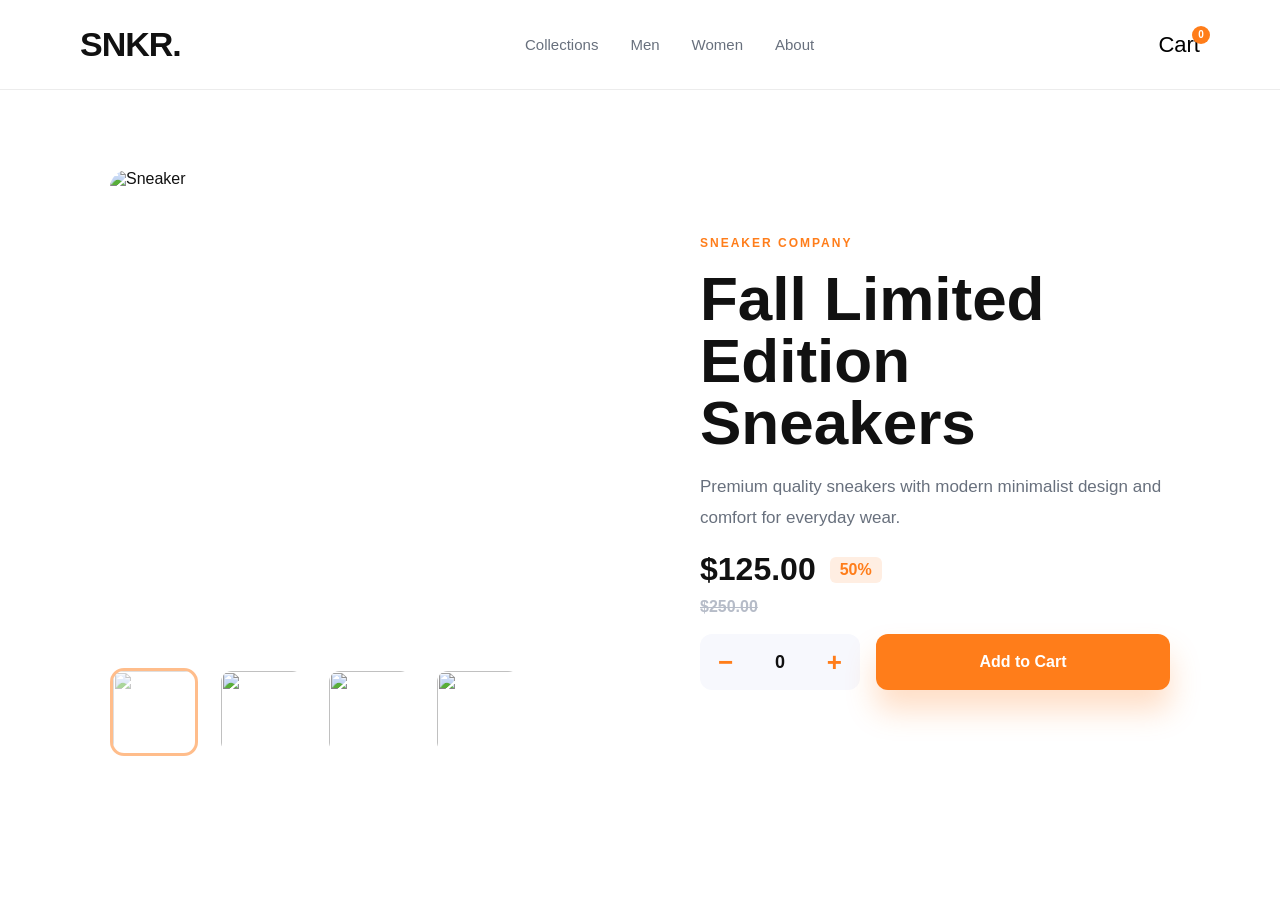
==== index.html @ aad12902 "Made a sneakers app for Frontend, JS HTML and CSS" ====
<!DOCTYPE html>
<html lang="en">
<head>
<meta charset="UTF-8">
<meta name="viewport" content="width=device-width,initial-scale=1.0">
<title>SNKR.</title>
<link rel="stylesheet" href="styles.css">
</head>
<body>

<header>
<div class="logo">SNKR.</div>

<nav class="desktop-nav">
<a href="#">Collections</a>
<a href="#">Men</a>
<a href="#">Women</a>
<a href="#">About</a>
</nav>

<div class="header-right">

<div class="cart-wrapper">
<button id="cart-toggle" class="cart-btn">
Cart
<span id="cart-count">0</span>
</button>
</div>

<button id="burger-menu" class="burger">☰</button>

</div>
</header>

<nav id="mobile-menu" class="mobile-menu">
<a href="#">Collections</a>
<a href="#">Men</a>
<a href="#">Women</a>
<a href="#">About</a>
</nav>

<main class="container">

<section class="gallery-section">

<div class="gallery">

<div class="image-wrapper">

<button class="nav" id="prev">❮</button>

<img
id="main-image"
src="https://images.unsplash.com/photo-1542291026-7eec264c27ff?q=80&w=1200&auto=format&fit=crop"
alt="Sneaker"
>

<button class="nav" id="next">❯</button>

</div>

</div>

<div class="thumbnails">
<img class="thumb active-thumb" src="https://images.unsplash.com/photo-1542291026-7eec264c27ff?q=80&w=400&auto=format&fit=crop">
<img class="thumb" src="https://images.unsplash.com/photo-1600185365483-26d7a4cc7519?q=80&w=400&auto=format&fit=crop">
<img class="thumb" src="https://images.unsplash.com/photo-1543508282-6319a3e2621f?q=80&w=400&auto=format&fit=crop">
<img class="thumb" src="https://images.unsplash.com/photo-1608231387042-66d1773070a5?q=80&w=400&auto=format&fit=crop">
</div>

</section>

<section class="product-details">

<p class="company">Sneaker Company</p>

<h1>Fall Limited Edition Sneakers</h1>

<p class="description">
Premium quality sneakers with modern minimalist design and comfort for everyday wear.
</p>

<div class="price-box">

<div class="price-row">
<h2>$125.00</h2>
<span class="discount">50%</span>
</div>

<p class="old-price">$250.00</p>

</div>

<div class="actions">

<div class="quantity-box">
<button id="decrease">−</button>
<span id="quantity">0</span>
<button id="increase">+</button>
</div>

<button id="add-to-cart">
Add to Cart
</button>

</div>

</section>

</main>

<div id="overlay"></div>

<div id="cart-modal">

<div class="cart-header">
<h2>Cart</h2>
<button id="close-modal">✕</button>
</div>

<div id="cart-items" class="cart-items">
Your cart is empty.
</div>

</div>

<script src="script.js"></script>
</body>
</html>
---- styles.css ----
*{
    margin:0;
    padding:0;
    box-sizing:border-box;
}

body{
    font-family:Arial,sans-serif;
    background:#fff;
    color:#111;
    overflow-x:hidden;
}

header{
    width:100%;
    height:70px;
    display:flex;
    align-items:center;
    justify-content:space-between;
    padding:0 18px;
    background:#fff;
    border-bottom:1px solid #ececec;
    position:sticky;
    top:0;
    z-index:1000;
}

.logo{
    font-size:18px;
    font-weight:900;
    letter-spacing:-1px;
    cursor:pointer;
    transition:.3s;
}

.desktop-nav{
    display:none;
}

.header-right{
    display:flex;
    align-items:center;
    gap:14px;
}

.cart-wrapper{
    position:relative;
}

.cart-btn{
    width:auto;
    height:auto;
    border:none;
    background:none;
    cursor:pointer;
    font-size:22px;
    box-shadow:none;
}

#cart-count{
    position:absolute;
    top:-6px;
    right:-10px;
    min-width:18px;
    height:18px;
    padding:0 5px;
    border-radius:999px;
    background:#ff7d1a;
    color:white;
    font-size:10px;
    font-weight:700;
    display:flex;
    align-items:center;
    justify-content:center;
}

.burger{
    display:flex;
    align-items:center;
    justify-content:center;
    width:auto;
    height:auto;
    border:none;
    background:none;
    cursor:pointer;
    font-size:24px;
    box-shadow:none;
    order:-1;
}

.mobile-menu{
    position:fixed;
    top:0;
    left:-100%;
    width:70%;
    height:100vh;
    padding:90px 25px;
    display:flex;
    flex-direction:column;
    gap:28px;
    background:#fff;
    transition:.3s;
    z-index:2000;
    transform:translateX(40px);
    opacity:0;
}

.mobile-menu.active{
    left:0;
    transform:translateX(0);
    opacity:1;
}

.mobile-menu a{
    text-decoration:none;
    color:#111;
    font-size:18px;
    font-weight:700;
    opacity:0;
    transform:translateX(-20px);
    transition:.3s;
}

.mobile-menu.active a{
    opacity:1;
    transform:translateX(0);
}

.container{
    width:100%;
    display:flex;
    flex-direction:column;
    gap:24px;
}

.gallery-section{
    width:100%;
}

.gallery{
    width:100%;
}

.image-wrapper{
    position:relative;
    width:100%;
}

#main-image{
    width:100%;
    height:300px;
    object-fit:cover;
    border-radius:0;
    display:block;
    transition:opacity .25s ease,transform .3s ease;
}

.nav{
    position:absolute;
    top:50%;
    transform:translateY(-50%);
    width:42px;
    height:42px;
    border:none;
    border-radius:50%;
    background:#fff;
    font-size:20px;
    font-weight:bold;
    cursor:pointer;
    z-index:5;
    display:flex;
    align-items:center;
    justify-content:center;
}

#prev{
    left:16px;
}

#next{
    right:16px;
}

.thumbnails{
    display:none;
}

.product-details{
    width:100%;
    padding:0 24px 30px;
    display:flex;
    flex-direction:column;
    gap:18px;
}

.company{
    color:#ff7d1a;
    font-size:12px;
    font-weight:700;
    letter-spacing:2px;
    text-transform:uppercase;
}

.product-details h1{
    font-size:38px;
    line-height:1;
    font-weight:700;
}

.description{
    color:#68707d;
    line-height:1.8;
    font-size:16px;
}

.price-box{
    display:flex;
    align-items:center;
    justify-content:space-between;
    width:100%;
}

.price-row{
    display:flex;
    align-items:center;
    gap:14px;
}

.price-row h2{
    font-size:32px;
}

.discount{
    background:#ffeee2;
    color:#ff7d1a;
    padding:4px 10px;
    border-radius:6px;
    font-weight:700;
    font-size:16px;
}

.old-price{
    color:#b6bcc8;
    text-decoration:line-through;
    font-weight:700;
    font-size:16px;
}

.actions{
    width:100%;
    display:flex;
    flex-direction:column;
    gap:16px;
}

.quantity-box{
    width:100%;
    height:56px;
    display:flex;
    align-items:center;
    justify-content:space-between;
    background:#f7f8fd;
    padding:0 18px;
    border-radius:12px;
}

.quantity-box button{
    border:none;
    background:none;
    font-size:26px;
    cursor:pointer;
    color:#ff7d1a;
    font-weight:700;
}

#quantity{
    font-size:18px;
    font-weight:700;
}

#add-to-cart{
    width:100%;
    height:56px;
    border:none;
    background:#ff7d1a;
    color:white;
    border-radius:12px;
    cursor:pointer;
    font-size:16px;
    font-weight:700;
    box-shadow:0 20px 30px rgba(255,125,26,.25);
}

#overlay{
    position:fixed;
    inset:0;
    background:rgba(0,0,0,.5);
    opacity:0;
    visibility:hidden;
    transition:.3s;
    z-index:998;
}

#overlay.active{
    opacity:1;
    visibility:visible;
}

#cart-modal{
    position:absolute;
    top:76px;
    left:50%;
    transform:translateX(-50%);
    width:96%;
    max-width:360px;
    background:#fff;
    border-radius:12px;
    z-index:1001;
    opacity:0;
    visibility:hidden;
    transition:.3s;
    box-shadow:0 20px 40px rgba(0,0,0,.18);
}

#cart-modal.active{
    opacity:1;
    visibility:visible;
}

.cart-header{
    padding:24px;
    border-bottom:1px solid #ececec;
    font-weight:700;
}

#close-modal{
    display:none;
}

.cart-items{
    min-height:180px;
    display:flex;
    align-items:center;
    justify-content:center;
    color:#68707d;
    font-weight:700;
    padding:24px;
}

.cart-product{
    display:flex;
    align-items:center;
    gap:15px;
    margin-bottom:25px;
    animation:fadeCart .3s ease;
}

.checkout-btn{
    width:100%;
    border:none;
    background:#ff7d1a;
    color:white;
    padding:16px;
    border-radius:10px;
    cursor:pointer;
    font-weight:700;
    margin-top:20px;
}

::-webkit-scrollbar{
    width:8px;
}

::-webkit-scrollbar-thumb{
    background:#ff7d1a;
    border-radius:999px;
}

@media(min-width:768px){

    .container{
        max-width:1180px;
        margin:auto;
        flex-direction:row;
        align-items:center;
        justify-content:center;
        gap:80px;
        padding:80px 40px;
    }

    header{
        height:90px;
        padding:0 80px;
    }

    .logo{
        font-size:34px;
    }

    .desktop-nav{
        display:flex;
        align-items:center;
        gap:32px;
    }

    .desktop-nav a{
        text-decoration:none;
        color:#68707d;
        font-size:15px;
        position:relative;
        padding:34px 0;
    }

    .desktop-nav a::after{
        content:"";
        position:absolute;
        left:0;
        bottom:0;
        width:0;
        height:4px;
        background:#ff7d1a;
        transition:.3s;
    }

    .desktop-nav a:hover::after{
        width:100%;
    }

    .burger{
        display:none;
    }

    .gallery-section{
        max-width:470px;
    }

    #main-image{
        height:470px;
        border-radius:18px;
    }

    .nav{
        display:none;
    }

    .thumbnails{
        display:flex;
        gap:20px;
        margin-top:28px;
    }

    .thumb{
        width:88px;
        height:88px;
        object-fit:cover;
        border-radius:14px;
        cursor:pointer;
        border:3px solid transparent;
        transition:.3s;
    }

    .active-thumb{
        border:3px solid #ff7d1a;
        opacity:.5;
    }

    .product-details{
        max-width:470px;
        padding:0;
    }

    .product-details h1{
        font-size:56px;
    }

    .description{
        font-size:17px;
    }

    .price-box{
        flex-direction:column;
        align-items:flex-start;
        gap:10px;
    }

    .actions{
        flex-direction:row;
        align-items:center;
    }

    .quantity-box{
        width:160px;
        flex-shrink:0;
    }

    #add-to-cart{
        flex:1;
    }

    #cart-modal{
        top:95px;
        left:auto;
        right:80px;
        transform:none;
        width:360px;
    }
}

@media(min-width:1024px){

    .container{
        gap:120px;
    }

    .product-details h1{
        font-size:62px;
    }
}

@keyframes fadeCart{
    from{
        opacity:0;
        transform:translateY(10px);
    }
    to{
        opacity:1;
        transform:translateY(0);
    }
}
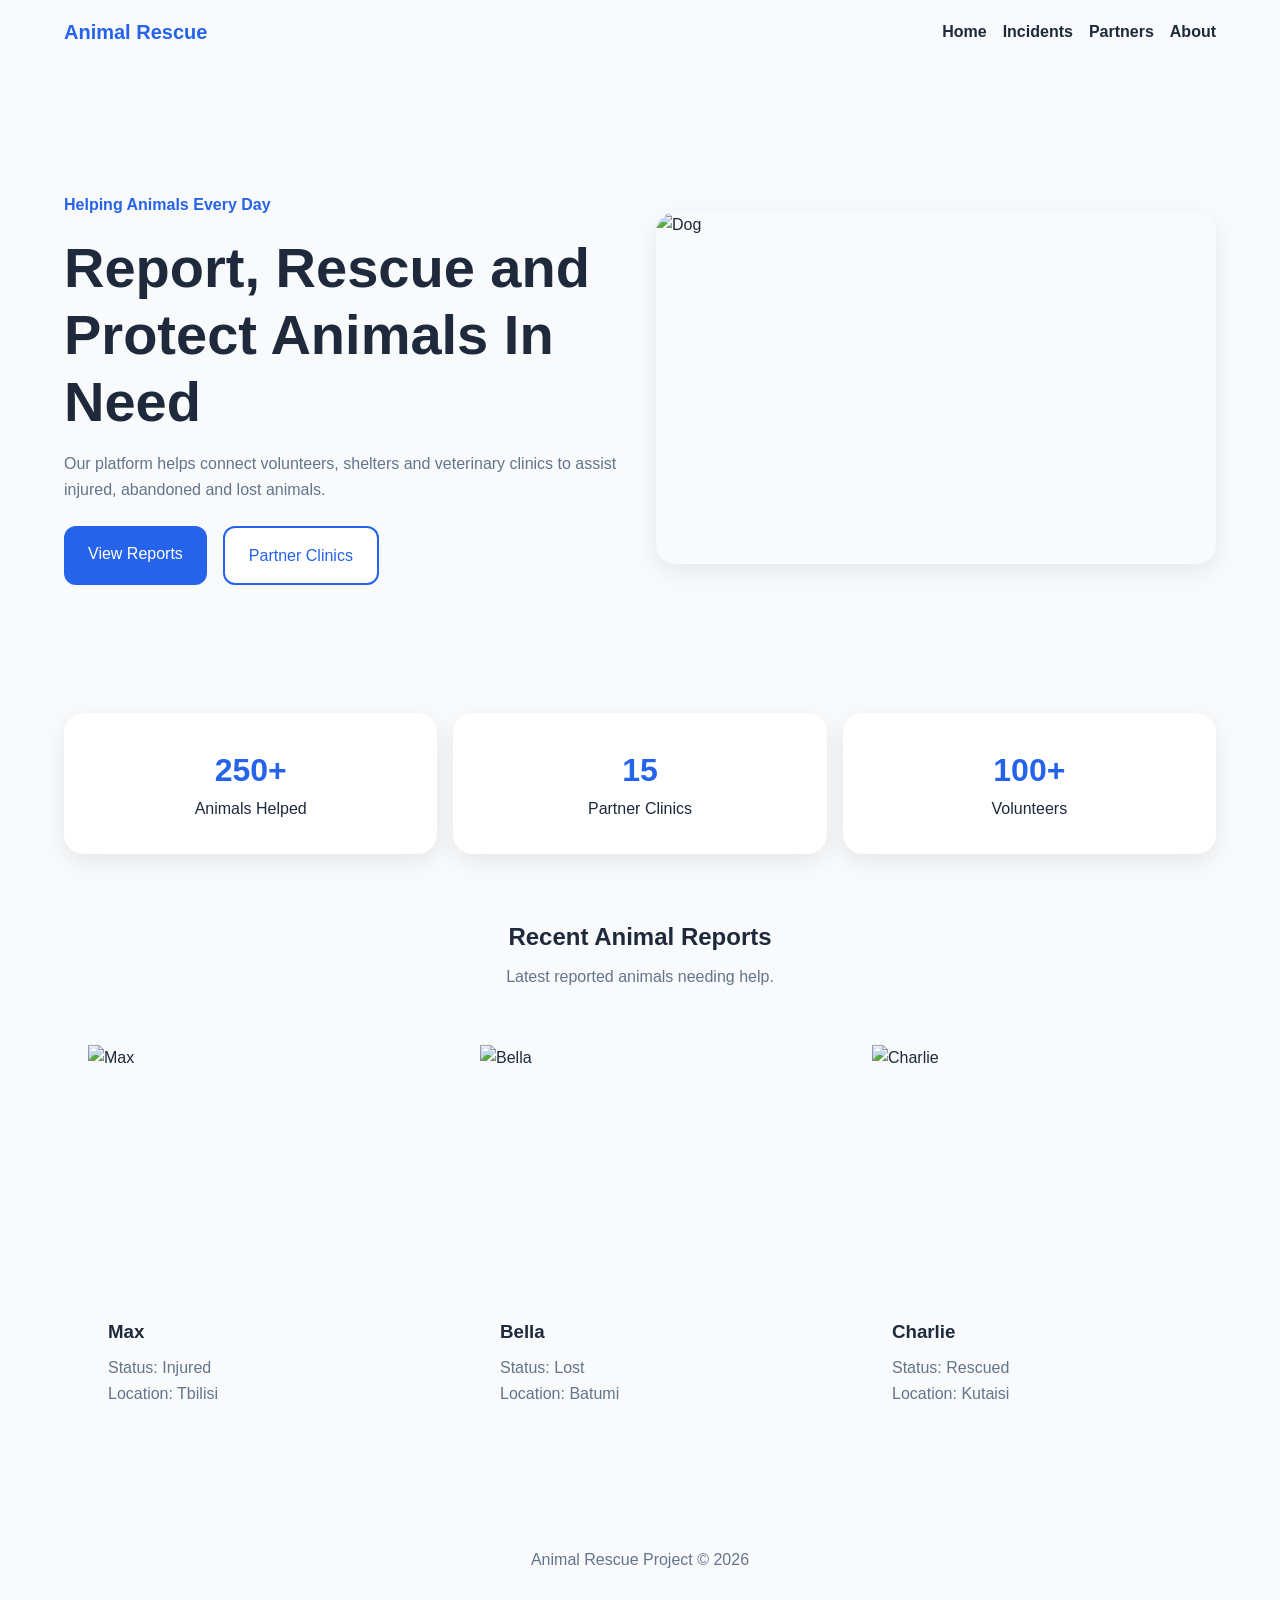
==== commit 8ae669f2: "made fully working pet app" ====
--- a/index.html
+++ b/index.html
@@ -1,129 +1,133 @@
 <!DOCTYPE html>
 <html lang="en">
 <head>
-<meta charset="UTF-8">
-<meta name="viewport" content="width=device-width,initial-scale=1.0">
-<title>SNKR.</title>
-<link rel="stylesheet" href="styles.css">
+    <meta charset="UTF-8">
+    <meta name="viewport" content="width=device-width, initial-scale=1.0">
+    <title>Animal Rescue</title>
+
+    <link rel="stylesheet" href="css/style.css">
 </head>
 <body>
 
-<header>
-<div class="logo">SNKR.</div>
+    <header class="header">
+    <nav class="navbar">
 
-<nav class="desktop-nav">
-<a href="#">Collections</a>
-<a href="#">Men</a>
-<a href="#">Women</a>
-<a href="#">About</a>
-</nav>
+        <div class="container nav-inner">
 
-<div class="header-right">
+            <div class="logo">Animal Rescue</div>
 
-<div class="cart-wrapper">
-<button id="cart-toggle" class="cart-btn">
-Cart
-<span id="cart-count">0</span>
-</button>
-</div>
+            <button class="menu-btn" id="menuBtn">☰</button>
 
-<button id="burger-menu" class="burger">☰</button>
+            <ul class="nav-links" id="navLinks">
+                <li><a href="index.html">Home</a></li>
+                <li><a href="incidents.html">Incidents</a></li>
+                <li><a href="partners.html">Partners</a></li>
+                <li><a href="about.html">About</a></li>
+            </ul>
 
-</div>
-</header>
+        </div>
 
-<nav id="mobile-menu" class="mobile-menu">
-<a href="#">Collections</a>
-<a href="#">Men</a>
-<a href="#">Women</a>
-<a href="#">About</a>
-</nav>
+    </nav>
+    </header>
 
-<main class="container">
+    <main>
 
-<section class="gallery-section">
+        <section class="hero">
+            <div class="container hero">
 
-<div class="gallery">
+                <div class="hero-content">
 
-<div class="image-wrapper">
+                    <span class="hero-tag">
+                        Helping Animals Every Day
+                    </span>
 
-<button class="nav" id="prev">❮</button>
+                    <h1>
+                        Report, Rescue and Protect Animals In Need
+                    </h1>
 
-<img
-id="main-image"
-src="https://images.unsplash.com/photo-1542291026-7eec264c27ff?q=80&w=1200&auto=format&fit=crop"
-alt="Sneaker"
->
+                    <p>
+                        Our platform helps connect volunteers, shelters and veterinary clinics to assist injured, abandoned and lost animals.
+                    </p>
 
-<button class="nav" id="next">❯</button>
+                    <div class="hero-buttons">
 
-</div>
+                        <a href="incidents.html" class="btn">
+                            View Reports
+                        </a>
 
-</div>
+                        <a href="partners.html" class="btn secondary-btn">
+                            Partner Clinics
+                        </a>
 
-<div class="thumbnails">
-<img class="thumb active-thumb" src="https://images.unsplash.com/photo-1542291026-7eec264c27ff?q=80&w=400&auto=format&fit=crop">
-<img class="thumb" src="https://images.unsplash.com/photo-1600185365483-26d7a4cc7519?q=80&w=400&auto=format&fit=crop">
-<img class="thumb" src="https://images.unsplash.com/photo-1543508282-6319a3e2621f?q=80&w=400&auto=format&fit=crop">
-<img class="thumb" src="https://images.unsplash.com/photo-1608231387042-66d1773070a5?q=80&w=400&auto=format&fit=crop">
-</div>
+                    </div>
 
-</section>
+                </div>
 
-<section class="product-details">
+                <div class="hero-image">
 
-<p class="company">Sneaker Company</p>
+                    <img
+                        src="https://images.unsplash.com/photo-1548199973-03cce0bbc87b?w=1200"
+                        alt="Dog"
+                    >
 
-<h1>Fall Limited Edition Sneakers</h1>
+                </div>
 
-<p class="description">
-Premium quality sneakers with modern minimalist design and comfort for everyday wear.
-</p>
+            </div>
+        </section>
 
-<div class="price-box">
+        <section class="stats">
+            <div class="container stats">
 
-<div class="price-row">
-<h2>$125.00</h2>
-<span class="discount">50%</span>
-</div>
+                <div class="stat">
+                    <h3>250+</h3>
+                    <p>Animals Helped</p>
+                </div>
 
-<p class="old-price">$250.00</p>
+                <div class="stat">
+                    <h3>15</h3>
+                    <p>Partner Clinics</p>
+                </div>
 
-</div>
+                <div class="stat">
+                    <h3>100+</h3>
+                    <p>Volunteers</p>
+                </div>
 
-<div class="actions">
+            </div>
+        </section>
 
-<div class="quantity-box">
-<button id="decrease">−</button>
-<span id="quantity">0</span>
-<button id="increase">+</button>
-</div>
+        <section class="animals-section">
 
-<button id="add-to-cart">
-Add to Cart
-</button>
+            <div class="container">
 
-</div>
+                <div class="section-title">
+                    <h2>Recent Animal Reports</h2>
+                    <p>
+                        Latest reported animals needing help.
+                    </p>
+                </div>
 
-</section>
+                <div
+                    class="animals-grid"
+                    id="featuredAnimals"
+                >
+                </div>
 
-</main>
+            </div>
 
-<div id="overlay"></div>
+        </section>
 
-<div id="cart-modal">
+    </main>
 
-<div class="cart-header">
-<h2>Cart</h2>
-<button id="close-modal">✕</button>
-</div>
+    <footer class="footer">
+        <div class="container">
+            <p>
+                Animal Rescue Project © 2026
+            </p>
+        </div>
+    </footer>
 
-<div id="cart-items" class="cart-items">
-Your cart is empty.
-</div>
+    <script src="js/main.js"></script>
 
-</div>
-
-<script src="script.js"></script>
 </body>
 </html>
--- a/css/style.css
+++ b/css/style.css
@@ -0,0 +1,502 @@
+*{
+    margin:0;
+    padding:0;
+    box-sizing:border-box;
+}
+
+:root{
+    --primary:#2563eb;
+    --primary-dark:#1d4ed8;
+
+    --background:#f8fafc;
+    --card:#ffffff;
+
+    --text:#1e293b;
+    --secondary:#64748b;
+
+    --radius:1.25rem;
+
+    --shadow:0 .5rem 1.5rem rgba(0,0,0,.08);
+    --shadow-hover:0 1rem 2rem rgba(0,0,0,.15);
+
+    --transition:.3s ease;
+}
+
+body{
+    font-family:Arial,sans-serif;
+    background:var(--background);
+    color:var(--text);
+    line-height:1.6;
+}
+
+img{
+    display:block;
+    width:100%;
+}
+
+a{
+    text-decoration:none;
+    color:inherit;
+}
+
+ul{
+    list-style:none;
+}
+
+.container{
+    width:min(90%,75rem);
+    margin:auto;
+}
+
+
+.header{
+    padding:1rem 0;
+}
+
+.navbar.container{
+    width:100%;
+    background:var(--card);
+    border-radius:var(--radius);
+    box-shadow:var(--shadow);
+
+    padding:1rem;
+
+    display:flex;
+    justify-content:space-between;
+    align-items:center;
+
+    position:relative;
+}
+
+.logo{
+    font-size:1.25rem;
+    font-weight:700;
+    color:var(--primary);
+}
+
+.menu-btn{
+    border:none;
+    background:none;
+    cursor:pointer;
+
+    font-size:1.5rem;
+}
+
+.nav-links{
+    display:none;
+
+    position:absolute;
+    top:5rem;
+    left:0;
+
+    width:100%;
+
+    background:var(--card);
+
+    border-radius:var(--radius);
+    box-shadow:var(--shadow);
+
+    padding:1rem;
+
+    flex-direction:column;
+    gap:1rem;
+}
+.nav-inner{
+    display:flex;
+    justify-content:space-between;
+    align-items:center;
+}
+
+.nav-links.show{
+    display:flex;
+}
+
+.nav-links a{
+    font-weight:600;
+    transition:var(--transition);
+}
+
+.nav-links a:hover{
+    color:var(--primary);
+}
+
+
+.hero{
+    padding:4rem 0;
+}
+
+.hero .container{
+    display:grid;
+    gap:2rem;
+}
+
+.hero-content{
+    display:flex;
+    flex-direction:column;
+    gap:1rem;
+}
+
+.hero-tag{
+    color:var(--primary);
+    font-weight:600;
+}
+
+.hero h1{
+    font-size:2.5rem;
+    line-height:1.2;
+}
+
+.hero p{
+    color:var(--secondary);
+    max-width:35rem;
+}
+
+.hero-buttons{
+    display:flex;
+    flex-wrap:wrap;
+    gap:1rem;
+    margin-top:.5rem;
+}
+
+.hero-image img{
+    border-radius:var(--radius);
+    box-shadow:var(--shadow);
+    object-fit:cover;
+    height:22rem;
+}
+
+
+.btn{
+    background:var(--primary);
+    color:white;
+
+    padding:.9rem 1.5rem;
+
+    border:none;
+    border-radius:.75rem;
+
+    cursor:pointer;
+
+    transition:var(--transition);
+}
+
+.btn:hover{
+    background:var(--primary-dark);
+    transform:translateY(-.15rem);
+}
+
+.secondary-btn{
+    background:white;
+    color:var(--primary);
+    border:.125rem solid var(--primary);
+}
+
+.stats{
+    margin-bottom:4rem;
+}
+
+.stats .container{
+    display:grid;
+    gap:1rem;
+}
+
+.stat{
+    background:white;
+
+    border-radius:var(--radius);
+    box-shadow:var(--shadow);
+
+    text-align:center;
+
+    padding:2rem 1rem;
+
+    transition:var(--transition);
+}
+
+.stat:hover{
+    transform:translateY(-.4rem);
+    box-shadow:var(--shadow-hover);
+}
+
+.stat h3{
+    color:var(--primary);
+    font-size:2rem;
+}
+
+.section-title{
+    margin-bottom:2rem;
+    text-align:center;
+}
+
+.section-title h2{
+    margin-bottom:.5rem;
+}
+
+.section-title p{
+    color:var(--secondary);
+}
+
+
+.animals-grid,
+.partners-grid{
+    display:grid;
+    gap:1.5rem;
+}
+
+.card,
+.partner-card{
+    padding:1.5rem;
+
+    display:flex;
+    flex-direction:column;
+    gap:.75rem;
+}
+
+.partner-card h3{
+    color:var(--text);
+}
+
+.partner-card p{
+    color:var(--secondary);
+}
+
+.partner-card .btn{
+    margin-top:auto;
+}
+.about-card{
+    background:white;
+
+    border-radius:var(--radius);
+
+    overflow:hidden;
+
+    box-shadow:var(--shadow);
+
+    transition:var(--transition);
+}
+
+.card:hover,
+.partner-card:hover,
+.about-card:hover{
+    transform:translateY(-.5rem);
+    box-shadow:var(--shadow-hover);
+}
+
+.card img{
+    height:15rem;
+    object-fit:cover;
+}
+
+.card-content{
+    padding:1.25rem;
+}
+
+.card-content h3{
+    margin-bottom:.5rem;
+}
+
+.card-content p{
+    color:var(--secondary);
+}
+
+.favorite-btn{
+    margin-top:1rem;
+
+    width:100%;
+
+    border:none;
+
+    background:var(--primary);
+    color:white;
+
+    padding:.8rem;
+
+    border-radius:.75rem;
+
+    cursor:pointer;
+
+    transition:var(--transition);
+}
+
+.favorite-btn:hover{
+    background:var(--primary-dark);
+}
+
+.filters{
+    display:flex;
+    flex-direction:column;
+    gap:1rem;
+
+    margin-bottom:2rem;
+}
+
+.filters input,
+.filters select{
+    padding:1rem;
+
+    border:none;
+
+    border-radius:.75rem;
+
+    background:white;
+
+    box-shadow:var(--shadow);
+}
+
+.page-header{
+    margin-bottom:2rem;
+}
+
+.page-header p{
+    color:var(--secondary);
+}
+.page-header{
+    margin-bottom:2rem;
+}
+
+.page-header h1{
+    margin-bottom:.5rem;
+}
+
+.favorites-bar{
+    background:white;
+    padding:1rem;
+    border-radius:var(--radius);
+    box-shadow:var(--shadow);
+    margin-bottom:1.5rem;
+}
+
+.favorites-bar span{
+    color:var(--primary);
+    font-weight:700;
+}
+
+.about-hero{
+    text-align:center;
+    padding:4rem 0;
+}
+
+.about-hero p{
+    max-width:40rem;
+    margin:1rem auto;
+    color:var(--secondary);
+}
+
+.about-content{
+    margin-top:2rem;
+    display:grid;
+    gap:1.5rem;
+}
+
+.about-card{
+    padding:2rem;
+}
+
+.about-card p{
+    color:var(--secondary);
+}
+
+
+.contact-section{
+    margin-top:4rem;
+}
+
+form{
+    display:flex;
+    flex-direction:column;
+    gap:.5rem;
+}
+
+input,
+textarea{
+    padding:1rem;
+
+    border:none;
+
+    border-radius:.75rem;
+
+    background:white;
+
+    box-shadow:var(--shadow);
+}
+
+textarea{
+    resize:none;
+}
+
+.error{
+    min-height:1rem;
+    color:#dc2626;
+    font-size:.85rem;
+}
+
+.footer{
+    margin-top:4rem;
+
+    padding:2rem;
+
+    text-align:center;
+
+    color:var(--secondary);
+}
+
+
+@media(min-width:48rem){
+
+    .menu-btn{
+        display:none;
+    }
+
+    .nav-links{
+        display:flex;
+
+        position:static;
+
+        flex-direction:row;
+
+        width:auto;
+
+        padding:0;
+
+        background:none;
+
+        box-shadow:none;
+    }
+
+    .hero{
+        grid-template-columns:1fr 1fr;
+        align-items:center;
+    }
+
+    .stats{
+        grid-template-columns:repeat(3,1fr);
+    }
+
+    .animals-grid{
+        grid-template-columns:repeat(2,1fr);
+    }
+
+    .partners-grid{
+        grid-template-columns:repeat(2,1fr);
+    }
+
+    .about-content{
+        grid-template-columns:repeat(2,1fr);
+    }
+}
+
+
+@media(min-width:64rem){
+
+    .hero h1{
+        font-size:3.5rem;
+    }
+
+    .animals-grid{
+        grid-template-columns:repeat(3,1fr);
+    }
+
+    .partners-grid{
+        grid-template-columns:repeat(3,1fr);
+    }
+}
